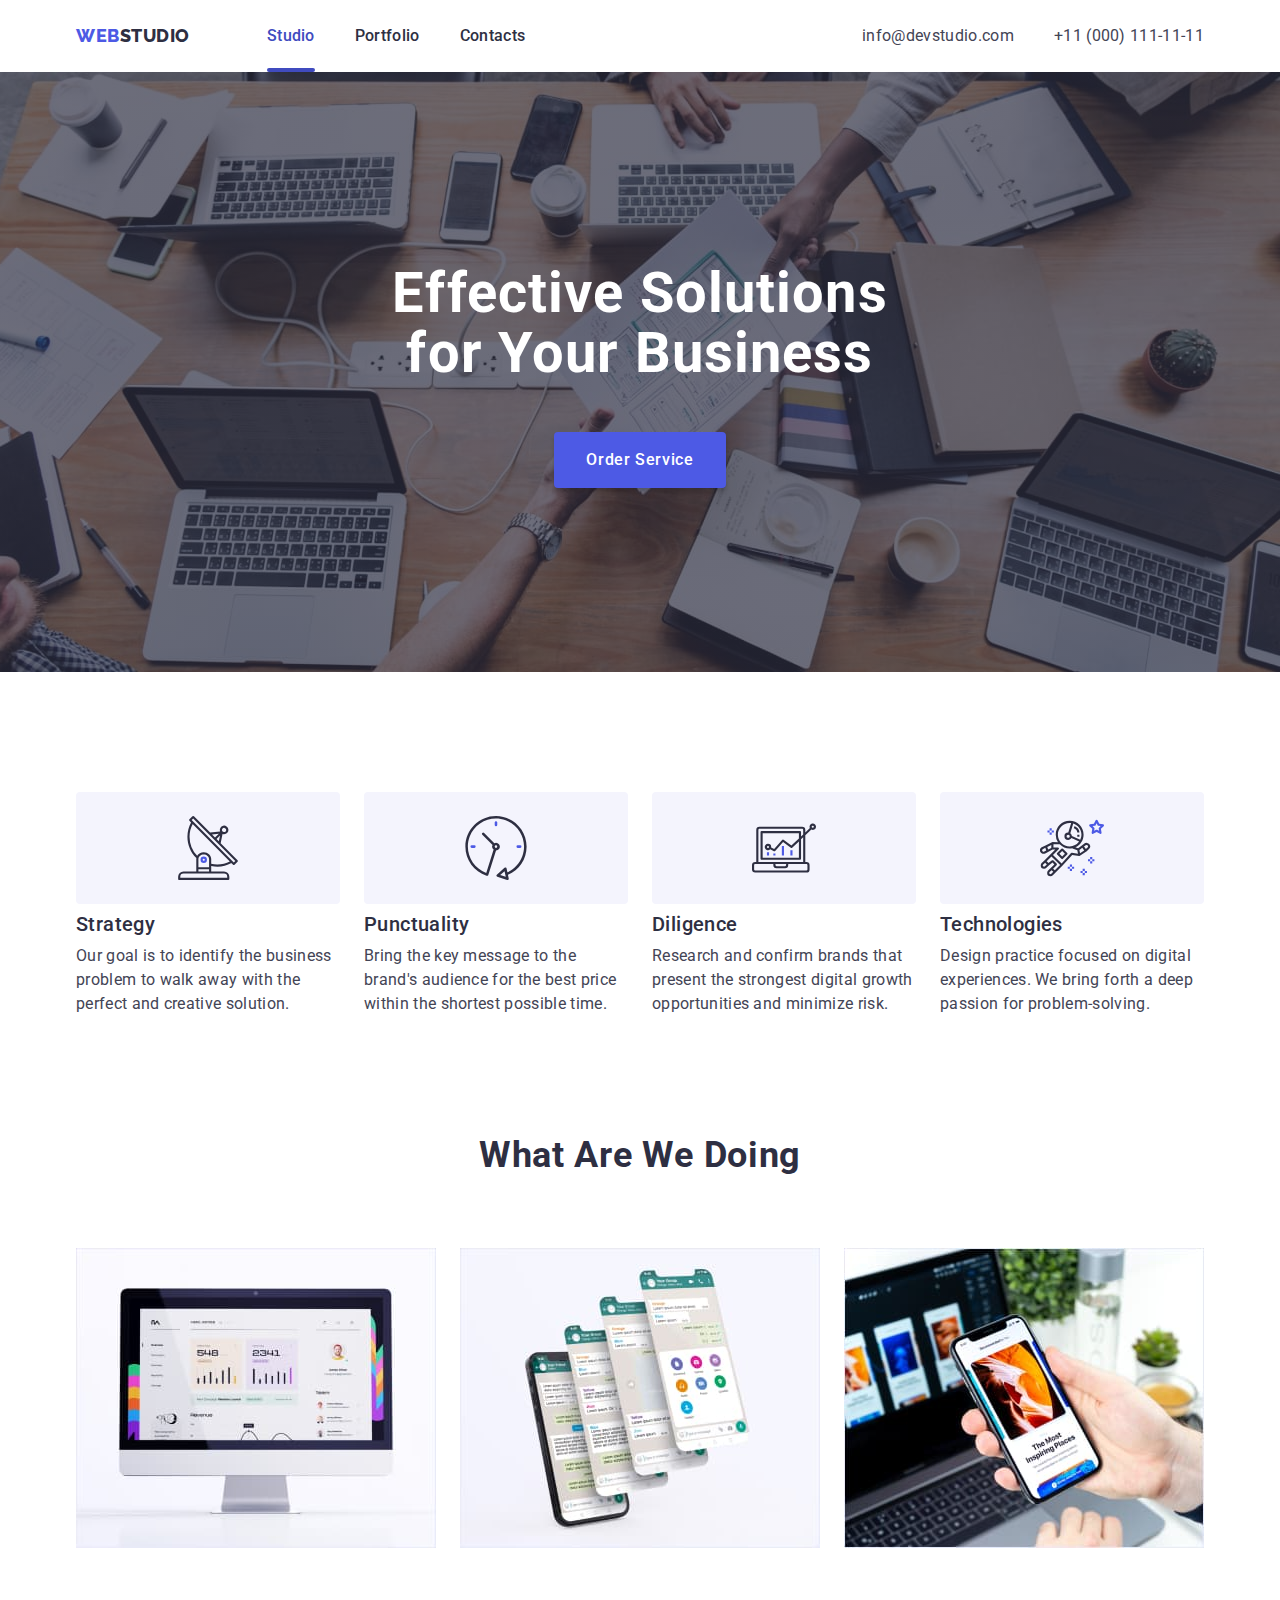
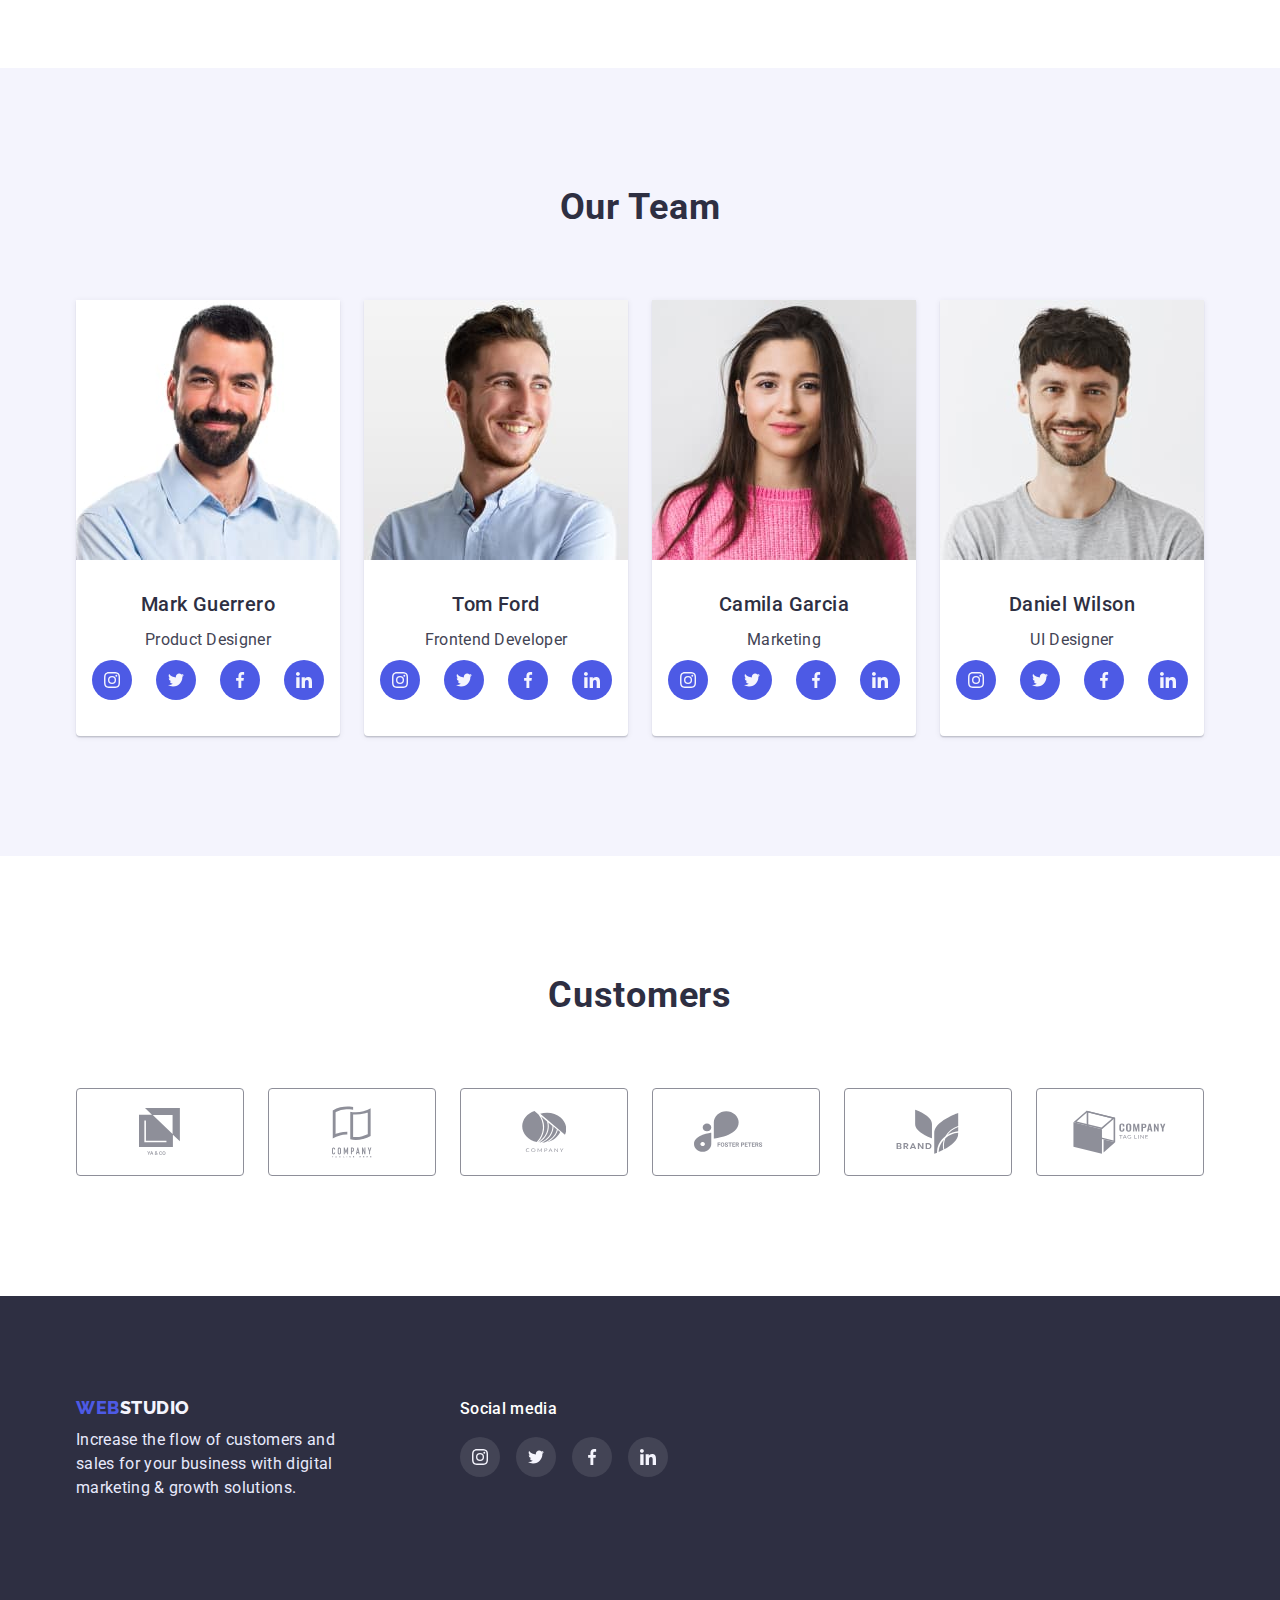
==== index.html @ e917c055 "Add project to hw6" ====
<!DOCTYPE html>
<html lang="en">
  <head>
    <meta charset="UTF-8" />
    <meta http-equiv="X-UA-Compatible" content="IE=edge" />
    <meta name="viewport" content="width=<device-width>, initial-scale=1.0" />
    <link rel="preconnect" href="https://fonts.googleapis.com" />
    <link rel="preconnect" href="https://fonts.gstatic.com" crossorigin />
    <link
      href="https://fonts.googleapis.com/css2?family=Raleway:wght@800&family=Roboto:wght@400;500;700&display=swap"
      rel="stylesheet"
    />
    <link
      rel="stylesheet"
      href="https://cdnjs.cloudflare.com/ajax/libs/modern-normalize/1.1.0/modern-normalize.min.css"
    />
    <link rel="stylesheet" href="./css/styles.css" />
    <title>Studio</title>
  </head>

  <body>
    <!-- Header -->
    <header class="header-section">
      <div class="container main-nav">
        <nav class="nav">
          <!-- Logotype -->
          <a href="./index.html" class="logo link"
            >Web<span class="logo-header">Studio</span></a
          >
          <!-- Navigation to other pages -->
          <ul class="site-nav list">
            <li class="item">
              <a href="./index.html" class="link current">Studio</a>
            </li>
            <li class="item">
              <a href="./portfolio.html" class="link">Portfolio</a>
            </li>
            <li class="item">
              <a href="#" class="link">Contacts</a>
            </li>
          </ul>
        </nav>
        <ul class="contacts list">
          <!-- Link to email address  -->
          <li class="item">
            <a href="mailto:info@devstudio.com" class="link"
              >info@devstudio.com</a
            >
          </li>
          <!-- Link to phone number -->
          <li class="item">
            <a href="tel:+110001111111" class="link">+11 (000) 111-11-11</a>
          </li>
        </ul>
      </div>
    </header>
    <!-- Main page content -->
    <main>
      <!-- Main banner (hero)-->
      <section class="hero">
        <div class="container">
          <h1 class="hero-title">Effective Solutions for Your Business</h1>
          <button data-modal-open type="button" class="hero-btn">
            Order Service
          </button>
        </div>
      </section>
      <!-- Features -->
      <section class="section features-section">
        <div class="container">
          <h2 class="section-title visually-hidden">Features</h2>
          <ul class="features-list list">
            <li class="item icon-antenna">
              <div class="features-icon">
                <svg class="icon-img">
                  <use href="./images/icons.svg#icon-antenna"></use>
                </svg>
              </div>
              <h3 class="title">Strategy</h3>
              <p class="text">
                Our goal is to identify the business problem to walk away with
                the perfect and creative solution.
              </p>
            </li>
            <li class="item icon-clock">
              <div class="features-icon">
                <svg class="icon-img">
                  <use href="./images/icons.svg#icon-clock"></use>
                </svg>
              </div>
              <h3 class="title">Punctuality</h3>
              <p class="text">
                Bring the key message to the brand's audience for the best price
                within the shortest possible time.
              </p>
            </li>
            <li class="item icon-diagram">
              <div class="features-icon">
                <svg class="icon-img">
                  <use href="./images/icons.svg#icon-diagram"></use>
                </svg>
              </div>
              <h3 class="title">Diligence</h3>
              <p class="text">
                Research and confirm brands that present the strongest digital
                growth opportunities and minimize risk.
              </p>
            </li>
            <li class="item icon-astronaut">
              <div class="features-icon">
                <svg class="icon-img">
                  <use href="./images/icons.svg#icon-astronaut"></use>
                </svg>
              </div>
              <h3 class="title">Technologies</h3>
              <p class="text">
                Design practice focused on digital experiences. We bring forth a
                deep passion for problem-solving.
              </p>
            </li>
          </ul>
        </div>
      </section>
      <!-- What are we doing -->
      <section class="section">
        <div class="container">
          <h2 class="section-title">What are we doing</h2>
          <ul class="work-list list">
            <li class="item">
              <img
                src="./images/img1.jpg"
                alt="the site is displayed on the monitor"
                width="360"
                height="300"
              />
            </li>
            <li class="item">
              <img
                src="./images/img2.jpg"
                alt="image layout for mobile"
                width="360"
                height="300"
              />
            </li>
            <li class="item">
              <img
                src="./images/img3.jpg"
                alt="the site is displayed on a mobile phone"
                width="360"
                height="300"
              />
            </li>
          </ul>
        </div>
      </section>
      <!-- Our Team -->
      <section class="section team-section">
        <div class="container">
          <h2 class="section-title">Our Team</h2>
          <ul class="team-list list">
            <li class="team-list-card">
              <img
                src="./images/foto-mark-guerrero.jpg"
                alt="foto Mark Guerrero"
                width="264"
                height="260"
              />
              <div class="titte-team-card">
                <h3 class="title">Mark Guerrero</h3>
                <p class="text">Product Designer</p>
                <ul class="team-social-list list">
                  <li class="item">
                    <a href="#" class="team-social-link instagram">
                      <svg class="icon-social">
                        <use href="./images/icons.svg#icon-instagram"></use>
                      </svg>
                    </a>
                  </li>
                  <li class="item">
                    <a href="#" class="team-social-link twitter">
                      <svg class="icon-social">
                        <use href="./images/icons.svg#icon-twitter"></use>
                      </svg>
                    </a>
                  </li>
                  <li class="item">
                    <a href="#" class="team-social-link facebook">
                      <svg class="icon-social">
                        <use href="./images/icons.svg#icon-facebook"></use>
                      </svg>
                    </a>
                  </li>
                  <li class="item">
                    <a href="#" class="team-social-link linkedin">
                      <svg class="icon-social">
                        <use href="./images/icons.svg#icon-linkedin"></use>
                      </svg>
                    </a>
                  </li>
                </ul>
              </div>
            </li>
            <li class="team-list-card">
              <img
                src="./images/foto-tom-ford.jpg"
                alt="foto Tom Ford"
                width="264"
                height="260"
              />
              <div class="titte-team-card">
                <h3 class="title">Tom Ford</h3>
                <p class="text">Frontend Developer</p>
                <ul class="team-social-list list">
                  <li>
                    <a href="#" class="team-social-link instagram">
                      <svg class="icon-social">
                        <use href="./images/icons.svg#icon-instagram"></use>
                      </svg>
                    </a>
                  </li>
                  <li>
                    <a href="#" class="team-social-link twitter">
                      <svg class="icon-social">
                        <use href="./images/icons.svg#icon-twitter"></use>
                      </svg>
                    </a>
                  </li>
                  <li>
                    <a href="#" class="team-social-link facebook">
                      <svg class="icon-social">
                        <use href="./images/icons.svg#icon-facebook"></use>
                      </svg>
                    </a>
                  </li>
                  <li>
                    <a href="#" class="team-social-link linkedin">
                      <svg class="icon-social">
                        <use href="./images/icons.svg#icon-linkedin"></use>
                      </svg>
                    </a>
                  </li>
                </ul>
              </div>
            </li>
            <li class="team-list-card">
              <img
                src="./images/foto-camila-garcia.jpg"
                alt="foto Camila Garcia"
                width="264"
                height="260"
              />
              <div class="titte-team-card">
                <h3 class="title">Camila Garcia</h3>
                <p class="text">Marketing</p>
                <ul class="team-social-list list">
                  <li>
                    <a href="#" class="team-social-link instagram">
                      <svg class="icon-social">
                        <use href="./images/icons.svg#icon-instagram"></use>
                      </svg>
                    </a>
                  </li>
                  <li>
                    <a href="#" class="team-social-link twitter">
                      <svg class="icon-social">
                        <use href="./images/icons.svg#icon-twitter"></use>
                      </svg>
                    </a>
                  </li>
                  <li>
                    <a href="#" class="team-social-link facebook">
                      <svg class="icon-social">
                        <use href="./images/icons.svg#icon-facebook"></use>
                      </svg>
                    </a>
                  </li>
                  <li>
                    <a href="#" class="team-social-link linkedin">
                      <svg class="icon-social">
                        <use href="./images/icons.svg#icon-linkedin"></use>
                      </svg>
                    </a>
                  </li>
                </ul>
              </div>
            </li>
            <li class="team-list-card">
              <img
                src="./images/foto-daniel-wilson.jpg"
                alt="foto Daniel Wilson"
                width="264"
                height="260"
              />
              <div class="titte-team-card">
                <h3 class="title">Daniel Wilson</h3>
                <p class="text">UI Designer</p>
                <ul class="team-social-list list">
                  <li>
                    <a href="#" class="team-social-link instagram">
                      <svg class="icon-social">
                        <use href="./images/icons.svg#icon-instagram"></use>
                      </svg>
                    </a>
                  </li>
                  <li>
                    <a href="#" class="team-social-link twitter">
                      <svg class="icon-social">
                        <use href="./images/icons.svg#icon-twitter"></use>
                      </svg>
                    </a>
                  </li>
                  <li>
                    <a href="#" class="team-social-link facebook">
                      <svg class="icon-social">
                        <use href="./images/icons.svg#icon-facebook"></use>
                      </svg>
                    </a>
                  </li>
                  <li>
                    <a href="#" class="team-social-link linkedin">
                      <svg class="icon-social">
                        <use href="./images/icons.svg#icon-linkedin"></use>
                      </svg>
                    </a>
                  </li>
                </ul>
              </div>
            </li>
          </ul>
        </div>
      </section>
      <section class="section">
        <div class="container">
          <h2 class="section-title">Customers</h2>
          <ul class="company-list list">
            <li class="company-item">
              <a class="company-link link" href="">
                <svg class="company-icon" width="41" height="47">
                  <use href="./images/icons.svg#icon-company-ya-co"></use>
                </svg>
              </a>
            </li>
            <li class="company-item">
              <a class="company-link link" href="">
                <svg class="company-icon" width="40" height="52">
                  <use
                    href="./images/icons.svg#icon-company-tagline-here"
                  ></use>
                </svg>
              </a>
            </li>
            <li class="company-item">
              <a class="company-link link" href="">
                <svg class="company-icon" width="44" height="41">
                  <use href="./images/icons.svg#icon-company-company"></use>
                </svg>
              </a>
            </li>
            <li class="company-item">
              <a class="company-link link" href="">
                <svg class="company-icon" width="84" height="41">
                  <use
                    href="./images/icons.svg#icon-company-foster-peters"
                  ></use>
                </svg>
              </a>
            </li>
            <li class="company-item">
              <a class="company-link link" href="">
                <svg class="company-icon" width="63" height="45">
                  <use href="./images/icons.svg#icon-company-brand"></use>
                </svg>
              </a>
            </li>
            <li class="company-item">
              <a class="company-link link" href="">
                <svg class="company-icon" width="93" height="44">
                  <use href="./images/icons.svg#icon-company-tag-line"></use>
                </svg>
              </a>
            </li>
          </ul>
        </div>
      </section>
    </main>
    <!-- Footer -->
    <footer class="footer">
      <div class="container footer-container">
        <div class="footer-block">
          <!-- Logotype -->
          <a href="./index.html" class="logo link"
            >Web<span class="logo-footer">Studio</span></a
          >
          <p class="text">
            Increase the flow of customers and sales for your business with
            digital marketing & growth solutions.
          </p>
        </div>
        <div class="footer-social-block">
          <h2 class="social-link-title">Social media</h2>
          <ul class="footer-social-list list">
            <li>
              <a href="#" class="footer-social-link instagram">
                <svg class="footer-icon-social">
                  <use href="./images/icons.svg#icon-instagram"></use>
                </svg>
              </a>
            </li>
            <li>
              <a href="#" class="footer-social-link twitter">
                <svg class="footer-icon-social">
                  <use href="./images/icons.svg#icon-twitter"></use>
                </svg>
              </a>
            </li>
            <li>
              <a href="#" class="footer-social-link facebook">
                <svg class="footer-icon-social">
                  <use href="./images/icons.svg#icon-facebook"></use>
                </svg>
              </a>
            </li>
            <li>
              <a href="#" class="footer-social-link linkedin">
                <svg class="footer-icon-social">
                  <use href="./images/icons.svg#icon-linkedin"></use>
                </svg>
              </a>
            </li>
          </ul>
        </div>
      </div>
    </footer>
    <div data-modal class="backdrop is-hidden">
      <div class="modal">
        <button data-modal-close class="modal-button">
          <svg class="icon-social">
            <use href="./images/icons.svg#icon-cross"></use>
          </svg>
        </button>
      </div>
    </div>
    <script src="./js/modal.js"></script>
  </body>
</html>
---- css/styles.css ----
html {
  box-sizing: border-box;
}
*,
*::before,
*::after {
  box-sizing: border-box;
}
:root {
  --primary-font: "Roboto", sans-serif;
  --secondary-font: "Raleway", sans-serif;
  --primary-text: #434455;
  --primary-title: #2e2f42;
  --accent: #4d5ae5;
  --pressed-state: #404bbf;
  --white-hero-text: #ffffff;
  --light-mode-backgrounds: #f4f4fd;
}
h1,
h2,
h3,
p {
  margin-top: 0;
  margin-bottom: 0;
}
ul,
ol {
  margin-top: 0;
  margin-bottom: 0;
  padding-left: 0;
}
img {
  display: block;
  max-width: 100%;
  height: auto;
}
button {
  cursor: pointer;
  font-family: inherit;
  font-size: inherit;
  border: none;
}
.list {
  list-style: none;
  padding: 0;
  margin: 0;
}
.link {
  text-decoration: none;
}
.section {
  padding-top: 120px;
  padding-bottom: 120px;
}
.container {
  margin-left: auto;
  margin-right: auto;
  width: 1158px;
  padding-left: 15px;
  padding-right: 15px;
}
body {
  font-family: var(--primary-font);
  font-size: 16px;
  color: var(--primary-text);
}
/* ========== Header ========== */
.logo {
  font-family: var(--secondary-font);
  font-weight: 800;
  font-size: 18px;
  line-height: 1.33;
  letter-spacing: 0.03em;
  text-transform: uppercase;
  color: var(--accent);
}
.logo-header {
  color: var(--primary-title);
}
.site-nav .link {
  position: relative;
  font-weight: 500;
  font-size: 16px;
  line-height: 1.5;
  letter-spacing: 0.02em;
  color: var(--primary-title);

  transition: color 250ms cubic-bezier(0.4, 0, 0.2, 1);
}
.site-nav .link:hover,
.site-nav .link:focus {
  color: var(--pressed-state);
}
.site-nav .link:active {
  color: var(--pressed-state);
}
.site-nav .link.current {
  color: var(--pressed-state);
}
.site-nav .link.current::after {
  position: absolute;
  left: 0;
  bottom: 0;

  content: "";
  display: block;
  width: 100%;
  height: 4px;
  background: var(--pressed-state);
  border-radius: 2px;
}
.contacts .link {
  line-height: 1.5;
  letter-spacing: 0.02em;
  color: var(--primary-text);

  transition: color 250ms cubic-bezier(0.4, 0, 0.2, 1);
}
.contacts .link:hover,
.contacts .link:focus {
  color: var(--pressed-state);
}
.main-nav {
  display: flex;
  align-items: center;
}
.nav {
  display: flex;
  align-items: center;
}
.contacts {
  display: flex;
  margin-left: auto;
}
.contacts .item + .item {
  margin-left: 40px;
}
.site-nav {
  display: flex;
  margin-left: 77px;
}
.site-nav .item {
  margin-right: 40px;
}
.site-nav .item:last-child {
  margin-right: 0;
}
.site-nav .link {
  display: block;
  padding-top: 24px;
  padding-bottom: 24px;
}
.header-section {
  box-shadow: 0px 2px 1px rgba(46, 47, 66, 0.08),
    0px 1px 1px rgba(46, 47, 66, 0.16), 0px 1px 6px rgba(46, 47, 66, 0.08);
}
/* ========== Main banner (hero) ==========*/
.hero {
  max-width: 1440px;
  height: 600px;
  margin-left: auto;
  margin-right: auto;
  background-position: center;
  background-image: linear-gradient(
      to right,
      rgba(46, 47, 66, 0.7),
      rgba(46, 47, 66, 0.7)
    ),
    url(../images/people-office.jpg);

  background-color: var(--primary-title);
  padding-top: 192px;
  padding-bottom: 192px;
  text-align: center;
}
.hero .hero-title {
  max-width: 500px;
  margin: 0 auto 48px auto;
  font-weight: 700;
  font-size: 56px;
  line-height: 1.07;
  letter-spacing: 0.02em;
  color: var(--white-hero-text);
}
.hero .hero-btn {
  display: inline-block;
  padding: 16px 32px;
  text-align: center;
  font-weight: 500;
  line-height: 1.5;
  letter-spacing: 0.04em;
  color: var(--white-hero-text);
  background-color: var(--accent);
  box-shadow: 0px 4px 4px rgba(0, 0, 0, 0.15);
  border-radius: 4px;

  transition: background-color 250ms cubic-bezier(0.4, 0, 0.2, 1),
    box-shadow 250ms cubic-bezier(0.4, 0, 0.2, 1);
}
.hero .hero-btn:hover,
.hero .hero-btn:focus {
  background-color: var(--accent);
  box-shadow: 0px 1px 6px rgba(46, 47, 66, 0.08),
    0px 1px 1px rgba(46, 47, 66, 0.16), 0px 2px 1px rgba(46, 47, 66, 0.08);
  border-radius: 4px;
}
.hero .hero-btn:active {
  background-color: var(--pressed-state);
  box-shadow: 0px 4px 4px rgba(0, 0, 0, 0.15);
  border-radius: 4px;
}
/* ========== Features ========== */
.features-section {
  padding-bottom: 0;
}
.features-list {
  display: flex;
  flex-wrap: wrap;
  gap: 24px;
}
.features-list .item {
  flex-basis: calc((100% - 3 * 24px) / 4);
}
.features-icon {
  display: flex;
  align-items: center;
  justify-content: center;
  margin-bottom: 8px;
  background-color: #f4f4fd;
  border-radius: 4px;
  height: 112px;
}
.icon-img {
  width: 64px;
  height: 64px;
}
/* .features-list .item::before {
  display: block;
  content: "";
  height: 112px;
  background-repeat: no-repeat;
  background-position: center;
  background-color: #f4f4fd;
  border-radius: 4px;
}
.icon-antenna::before {
  background-image: url(../images/antenna.svg);
}
.icon-clock::before {
  background-image: url(../images/clock.svg);
}
.icon-diagram::before {
  background-image: url(../images/diagram.svg);
}
.icon-astronaut::before {
  background-image: url(../images/astronaut.svg);
} */
.section-title {
  margin-top: 0;
  margin-bottom: 72px;
  font-weight: 700;
  font-size: 36px;
  line-height: 1.11;
  letter-spacing: 0.02em;
  text-align: center;
  text-transform: capitalize;
  color: var(--primary-title);
}
.visually-hidden {
  position: absolute;
  white-space: nowrap;
  width: 1px;
  height: 1px;
  overflow: hidden;
  border: 0;
  padding: 0;
  clip: rect(0 0 0 0);
  clip-path: inset(50%);
  margin: -1px;
}
.features-list .title {
  margin-top: 0;
  margin-bottom: 8px;
  font-weight: 500;
  font-size: 20px;
  line-height: 1.2;
  letter-spacing: 0.02em;
  color: var(--primary-title);
}
.features-list .text {
  line-height: 1.5;
  letter-spacing: 0.02em;
}
/* ========== What are we doing ========== */
.work-list {
  display: flex;
  flex-wrap: wrap;
  gap: 24px;
}
.work-list .item {
  flex-basis: calc((100% - 2 * 24px) / 3);
}
/* =========== Our Team section =========== */
.team-section {
  background-color: var(--light-mode-backgrounds);
}
.team-list {
  display: flex;
  gap: 24px;
}
.team-list-card {
  flex-basis: calc((100% - 3 * 24px) / 4);
  background-color: var(--white-hero-text);
  box-shadow: 0px 1px 6px rgba(46, 47, 66, 0.08),
    0px 1px 1px rgba(46, 47, 66, 0.16), 0px 2px 1px rgba(46, 47, 66, 0.08);
  border-radius: 0px 0px 4px 4px;
}
.titte-team-card {
  padding: 32px 16px 36px 16px;
}
.team-list .title {
  margin-top: 0;
  margin-bottom: 12px;
  font-weight: 500;
  font-size: 20px;
  line-height: 1.2;
  letter-spacing: 0.02em;
  text-align: center;
  color: var(--primary-title);
}
.team-list .text {
  margin-top: 0;
  margin-bottom: 8px;
  line-height: 1.5;
  letter-spacing: 0.02em;
  text-align: center;
}
.team-social-list {
  display: flex;
  align-items: center;
  gap: 24px;
  /* padding-top: 4px;
  padding-bottom: 4px; */
}
.team-social-list .item {
  flex-basis: calc((100% - 3 * 24px) / 4);
}
.team-social-link {
  display: flex;
  align-items: center;
  justify-content: center;
  height: 40px;
  width: 40px;
  background-color: var(--accent);
  border-radius: 50%;

  transition: background-color 250ms cubic-bezier(0.4, 0, 0.2, 1);
}
.team-social-link:hover,
.team-social-link:focus {
  background-color: var(--pressed-state);
}
.icon-social {
  width: 16px;
  height: 16px;
}
/* ========== company-icon =========== */
.company-list {
  display: flex;
  gap: 24px;
}
.company-item {
  flex-basis: calc((100% - 5 * 24px) / 6);
}
.company-link {
  display: flex;
  align-items: center;
  justify-content: center;
  color: #8e8f99;
  height: 88px;
  border: 1px solid #8e8f99;
  border-radius: 4px;

  transition: border 250ms cubic-bezier(0.4, 0, 0.2, 1);
}
.company-link:hover,
.company-link:focus {
  border: 1px solid var(--pressed-state);
}
.company-link:hover .company-icon {
  fill: var(--pressed-state);
}
.company-link:focus .company-icon {
  fill: var(--pressed-state);
}
.company-icon {
  fill: currentColor;

  transition: fill 250ms cubic-bezier(0.4, 0, 0.2, 1);
}
/* ========== footer =========== */
footer {
  background-color: var(--primary-title);
  padding: 100px 0px;
}
.footer-container {
  display: flex;
  align-items: baseline;
}
.logo-footer {
  color: #f4f4fd;
}
.footer .logo {
  display: inline-block;
  margin-top: 0;
  margin-bottom: 8px;
}
.footer .text {
  line-height: 1.5;
  letter-spacing: 0.02em;
  color: #e7e9fc;
}
.footer-block {
  width: 264px;
  margin-right: 120px;
}
.social-link-title {
  margin-bottom: 16px;
  font-weight: 500;
  font-size: 16px;
  line-height: 1.5;
  letter-spacing: 0.02em;
  color: var(--white-hero-text);
}
.footer-social-list {
  display: flex;
  align-items: center;
  gap: 16px;
}
.footer-social-link {
  display: flex;
  align-items: center;
  justify-content: center;
  height: 40px;
  width: 40px;
  background-color: rgba(255, 255, 255, 0.1);
  border-radius: 50%;

  transition: background-color 250ms cubic-bezier(0.4, 0, 0.2, 1);
}
.footer-social-link:hover,
.footer-social-link:focus {
  background-color: #31d0aa;
}
.footer-icon-social {
  width: 16px;
  height: 16px;
}
/* ========== Portfolio =========== */
.portfolio-section {
  padding-top: 96px;
}
.site-filter {
  display: flex;
  margin-bottom: 72px;
  align-items: center;
  justify-content: center;
}
.site-filter .item {
  margin-right: 24px;
}
.site-filter .item:last-child {
  margin-right: 0;
}
.site-filter .button {
  display: inline-block;
  padding: 8px 16px;
  font-weight: 500;
  text-align: center;
  line-height: 1.5;
  letter-spacing: 0.04em;
  color: var(--accent);
  background-color: #f4f4fd;
  border: 1px solid #e7e9fc;
  border-radius: 4px;

  transition: color 250ms cubic-bezier(0.4, 0, 0.2, 1),
    background-color 250ms cubic-bezier(0.4, 0, 0.2, 1),
    box-shadow 250ms cubic-bezier(0.4, 0, 0.2, 1),
    border 250ms cubic-bezier(0.4, 0, 0.2, 1);
}
.site-filter .button:hover,
.site-filter .button:focus {
  color: var(--white-hero-text);
  background-color: var(--accent);
  box-shadow: 0px 3px 1px rgba(0, 0, 0, 0.1), 0px 2px 1px rgba(0, 0, 0, 0.08),
    0px 2px 2px rgba(0, 0, 0, 0.12);
  border: 1px solid var(--accent);
}
.portfolio-list {
  display: flex;
  flex-wrap: wrap;
  row-gap: 48px;
  column-gap: 24px;
}
.portfolio-list .thumb {
  position: relative;
  overflow: hidden;
}
.portfolio-list .actions-card {
  position: absolute;
  top: 0;
  left: 0;
  transform: translateY(100%);

  content: "";
  height: 100%;
  width: 100%;
  background: rgba(77, 90, 229, 0.95);
  transition: transform 250ms cubic-bezier(0.4, 0, 0.2, 1);
}
.portfolio-list .item {
  flex-basis: calc((100% - 2 * 24px) / 3);
  transition: box-shadow 250ms cubic-bezier(0.4, 0, 0.2, 1);
}
.portfolio-list .link:hover .actions-card {
  transform: translateY(0);
}
.portfolio-list .link:focus .actions-card {
  transform: translateY(0);
}
.portfolio-list .item:hover,
.portfolio-list .item:focus {
  box-shadow: 0px 1px 6px rgba(46, 47, 66, 0.08),
    0px 1px 1px rgba(46, 47, 66, 0.16), 0px 2px 1px rgba(46, 47, 66, 0.08);
}
.portfolio-list .discription {
  line-height: 1.5;
  letter-spacing: 0.02em;
  color: #f4f4fd;
  padding: 40px 32px;
}
.portfolio-list .titte-card {
  padding: 24px 20px;
  border: 1px solid #e7e9fc;
  box-shadow: 0px 1px 6px rgba(46, 47, 66, 0.08);
  border-top: none;
}
.portfolio-list .title {
  margin-top: 0;
  margin-bottom: 8px;

  font-weight: 500;
  font-size: 20px;
  line-height: 1.2;
  letter-spacing: 0.02em;
  color: var(--primary-title);
}
.portfolio-list .text {
  margin-top: 0;
  line-height: 1.5;
  letter-spacing: 0.02em;
  color: var(--primary-text);
}
.backdrop {
  position: fixed;
  top: 0;
  left: 0;
  width: 100%;
  height: 100%;
  background: rgba(46, 47, 66, 0.4);

  opacity: 1;
  transition: opacity 250ms cubic-bezier(0.4, 0, 0.2, 1),
    visibility 250ms cubic-bezier(0.4, 0, 0.2, 1);
}
.backdrop.is-hidden {
  visibility: hidden;
  opacity: 0;
  pointer-events: none;
}
.backdrop.is-hidden .modal {
  transform: scale(0.9) translate(-50%, -50%);
}
.modal {
  position: absolute;
  top: 50%;
  left: 50%;
  transform: scale(1) translate(-50%, -50%);

  min-width: 408px;
  min-height: 576px;
  background-color: #fcfcfc;
  box-shadow: 0px 1px 1px rgba(0, 0, 0, 0.14), 0px 1px 3px rgba(0, 0, 0, 0.12),
    0px 2px 1px rgba(0, 0, 0, 0.2);
  border-radius: 4px;

  transition: transform 250ms cubic-bezier(0.4, 0, 0.2, 1);
}
.modal-button {
  position: absolute;
  right: 20px;
  top: 20px;

  display: flex;
  align-items: center;
  justify-content: center;
  height: 24px;
  width: 24px;
  background-color: #e7e9fc;
  border-radius: 50%;
  border: 1px solid rgba(0, 0, 0, 0.1);
}
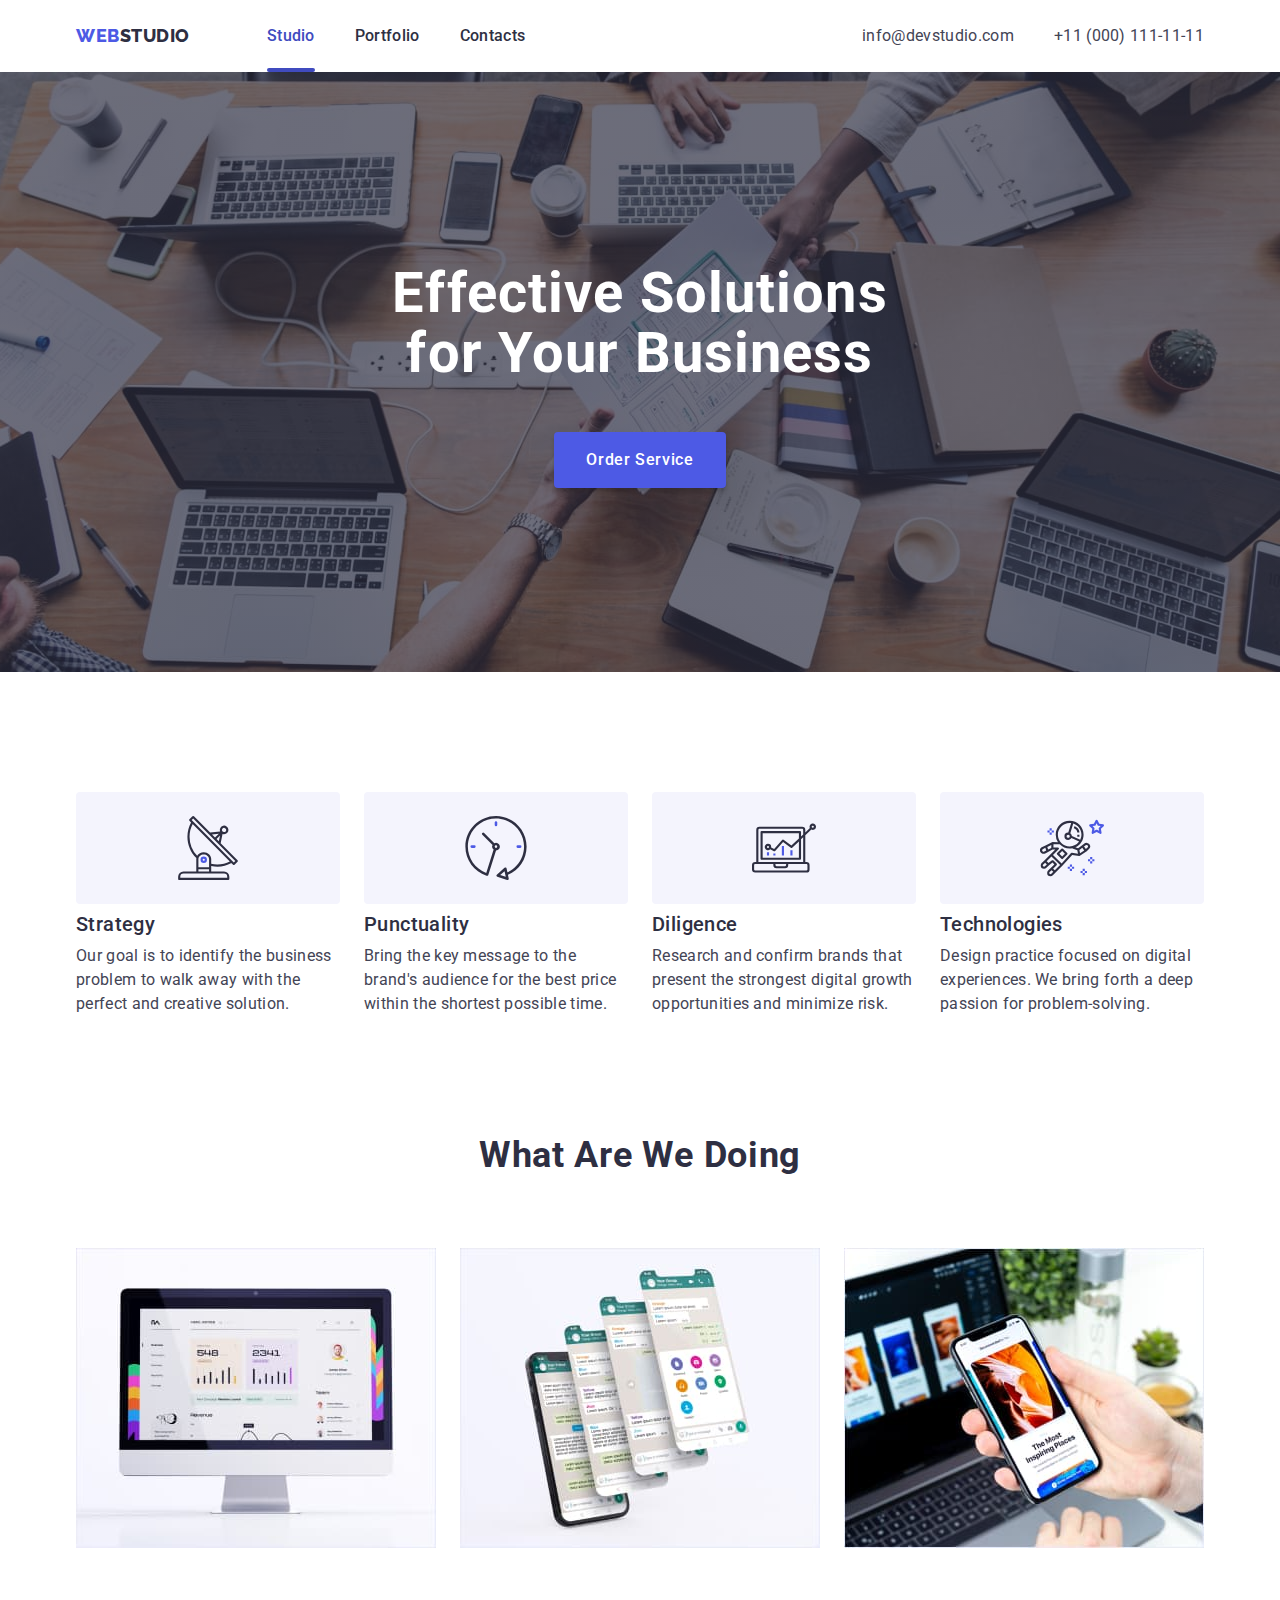
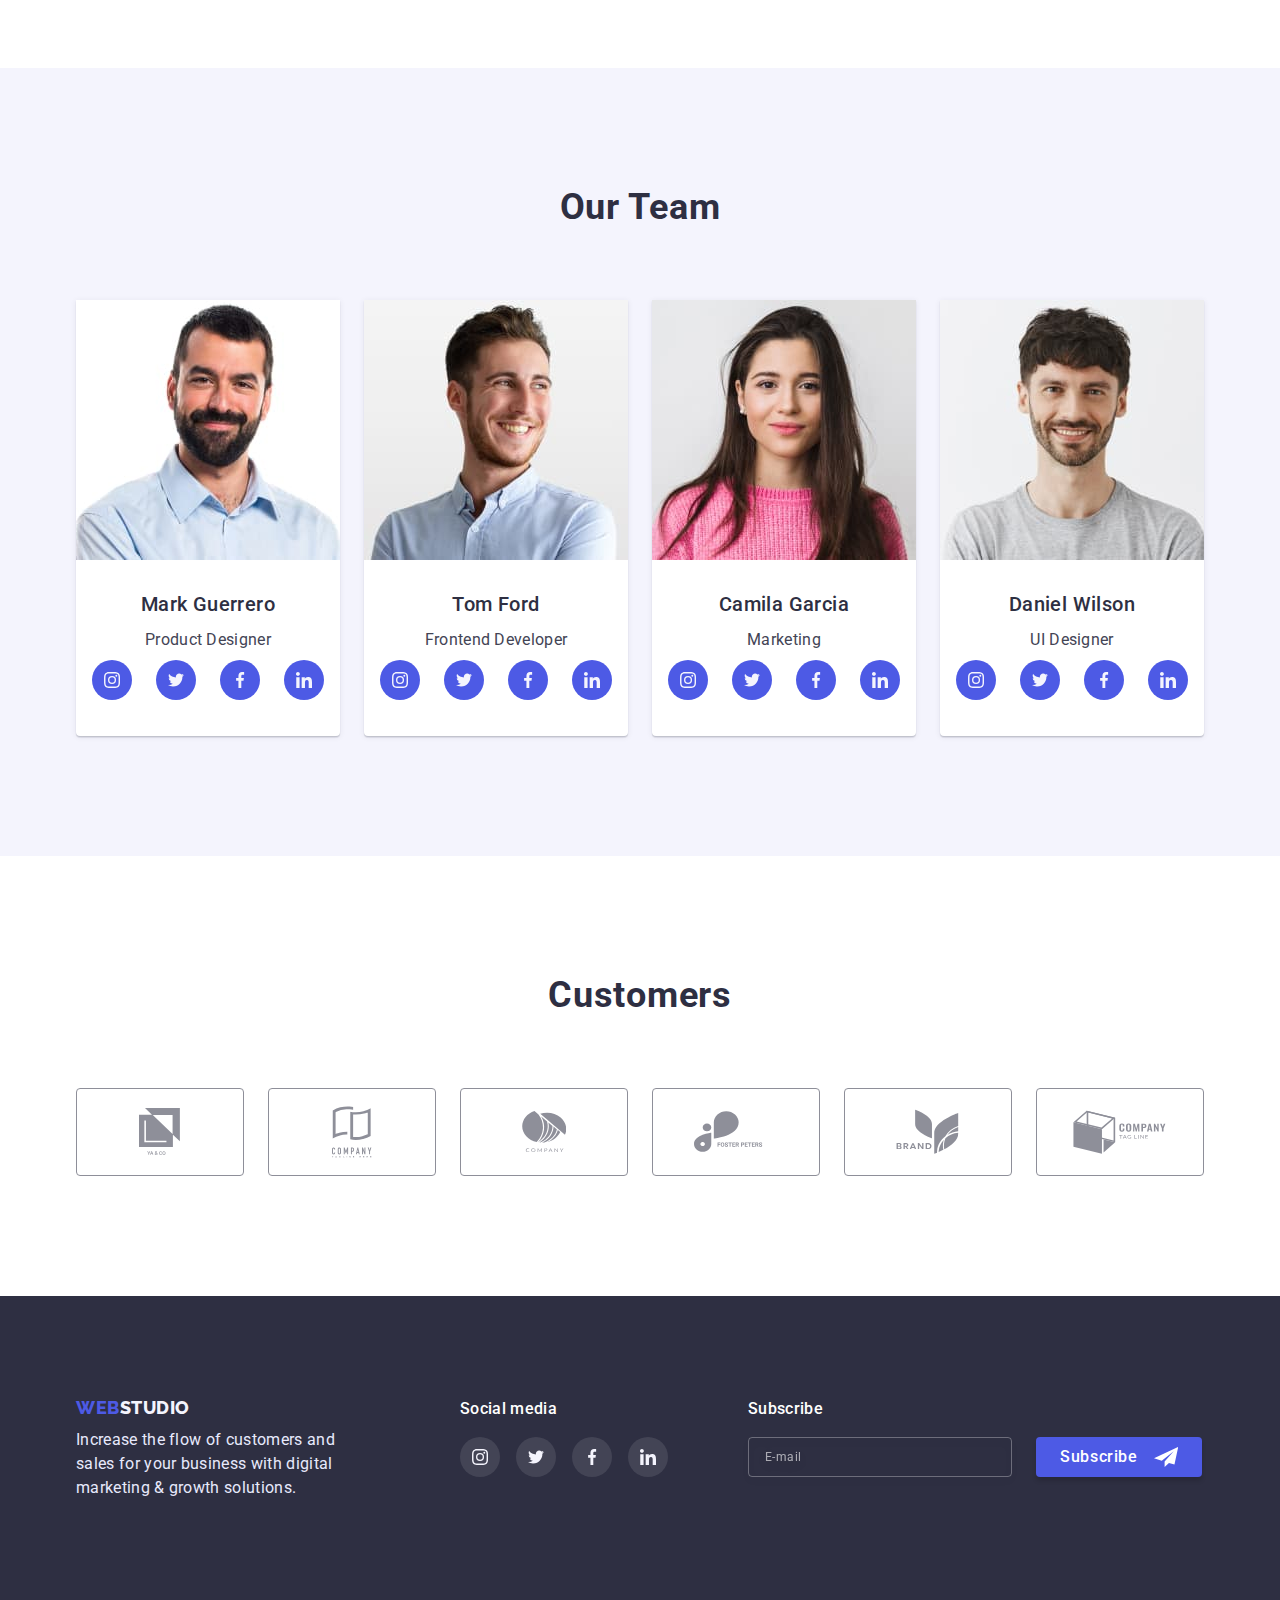
==== commit 80e91aac: "Add input and placeholder" ====
--- a/index.html
+++ b/index.html
@@ -429,15 +429,83 @@
             </li>
           </ul>
         </div>
+        <form class="subscribe-form" action="">
+          <div role="group" aria-labelledby="subscribe">
+            <p class="subscribe-title" id="subscribe">Subscribe</p>
+            <div class="subscribe-row">
+              <label class="subscribe-field">
+                <input
+                  class="subscribe-input"
+                  type="email"
+                  name="email"
+                  placeholder="E-mail"
+                />
+              </label>
+              <button class="subscribe-btn" type="reset">
+                Subscribe
+                <svg class="subscribe-icon" height="24" width="24">
+                  <use href="./images/icons.svg#icon-send"></use>
+                </svg>
+              </button>
+            </div>
+          </div>
+        </form>
       </div>
     </footer>
+    <!-- modal -->
     <div data-modal class="backdrop is-hidden">
       <div class="modal">
-        <button data-modal-close class="modal-button">
-          <svg class="icon-social">
+        <button type="button" data-modal-close class="modal-button">
+          <svg class="modal-button-icon">
             <use href="./images/icons.svg#icon-cross"></use>
           </svg>
         </button>
+        <form class="form" action="">
+          <div role="group" aria-labelledby="contact-callback">
+            <p class="form-title" id="contact-callback">
+              Leave your contacts and we will call you back
+            </p>
+            <label class="form-field">
+              <p class="form-label">Name</p>
+              <input class="form-input" type="text" name="name" />
+              <svg class="form-icon" height="24" width="18">
+                <use href="./images/icons.svg#icon-person"></use>
+              </svg>
+            </label>
+            <label class="form-field">
+              <p class="form-label">Phone</p>
+              <input class="form-input" type="tel" name="tel" />
+              <svg class="form-icon" height="24" width="18">
+                <use href="./images/icons.svg#icon-phone"></use>
+              </svg>
+            </label>
+            <label class="form-field">
+              <p class="form-label">Email</p>
+              <input class="form-input" type="email" name="email" />
+              <svg class="form-icon" height="24" width="18">
+                <use href="./images/icons.svg#icon-email"></use>
+              </svg>
+            </label>
+            <label class="form-field">
+              <p class="form-label">Comment</p>
+              <textarea
+                class="comment"
+                name="comment"
+                rows="5"
+                placeholder="Text input"
+              ></textarea>
+            </label>
+            <label class="form-policy">
+              <input class="checkbox" type="checkbox" name="privacy-policy" />
+              <span class="icon-policy"></span>
+              <p class="form-label">
+                I accept the terms and conditions of the
+                <a href="">Privacy Policy</a>
+              </p>
+            </label>
+            <button class="form-btn" type="reset">Send</button>
+          </div>
+        </form>
       </div>
     </div>
     <script src="./js/modal.js"></script>
--- a/css/styles.css
+++ b/css/styles.css
@@ -199,7 +199,7 @@
 }
 .hero .hero-btn:hover,
 .hero .hero-btn:focus {
-  background-color: var(--accent);
+  background-color: var(--pressed-state);
   box-shadow: 0px 1px 6px rgba(46, 47, 66, 0.08),
     0px 1px 1px rgba(46, 47, 66, 0.16), 0px 2px 1px rgba(46, 47, 66, 0.08);
   border-radius: 4px;
@@ -456,6 +456,68 @@
   width: 16px;
   height: 16px;
 }
+.subscribe-form {
+  margin-left: 80px;
+}
+.subscribe-title {
+  margin-bottom: 16px;
+  font-weight: 500;
+  font-size: 16px;
+  line-height: 1.5;
+  letter-spacing: 0.02em;
+  color: var(--white-hero-text);
+}
+.subscribe-row {
+  display: flex;
+  flex-direction: row;
+}
+.subscribe-input {
+  width: 264px;
+  padding: 7px 16px;
+  font-size: 12px;
+  line-height: 2;
+  letter-spacing: 0.04em;
+  color: rgba(255, 255, 255);
+  border: 1px solid rgba(255, 255, 255, 0.3);
+  filter: drop-shadow(0px 4px 4px rgba(0, 0, 0, 0.15));
+  border-radius: 4px;
+  background-color: transparent;
+}
+.subscribe-input::placeholder {
+  font-size: 12px;
+  line-height: 2;
+  letter-spacing: 0.04em;
+  color: rgba(255, 255, 255, 0.6);
+}
+.subscribe-btn {
+  display: inline-flex;
+  padding: 8px 24px;
+  margin-left: 24px;
+  min-width: 165px;
+  text-align: center;
+  align-items: center;
+  font-weight: 500;
+  line-height: 1.5;
+  letter-spacing: 0.04em;
+  color: var(--white-hero-text);
+  background-color: var(--accent);
+  box-shadow: 0px 4px 4px rgba(0, 0, 0, 0.15);
+  border-radius: 4px;
+
+  transition: background-color 250ms cubic-bezier(0.4, 0, 0.2, 1),
+    box-shadow 250ms cubic-bezier(0.4, 0, 0.2, 1);
+}
+.subscribe-btn:hover,
+.subscribe-btn:focus {
+  background-color: var(--pressed-state);
+  box-shadow: 0px 1px 6px rgba(46, 47, 66, 0.08),
+    0px 1px 1px rgba(46, 47, 66, 0.16), 0px 2px 1px rgba(46, 47, 66, 0.08);
+  border-radius: 4px;
+}
+.subscribe-icon {
+  fill: currentColor;
+  margin-left: 16px;
+}
 /* ========== Portfolio =========== */
 .portfolio-section {
   padding-top: 96px;
@@ -562,6 +624,7 @@
   letter-spacing: 0.02em;
   color: var(--primary-text);
 }
+/* modal */
 .backdrop {
   position: fixed;
   top: 0;
@@ -610,4 +673,177 @@
   background-color: #e7e9fc;
   border-radius: 50%;
   border: 1px solid rgba(0, 0, 0, 0.1);
-}
+
+  transition: background-color 250ms cubic-bezier(0.4, 0, 0.2, 1),
+    border 250ms cubic-bezier(0.4, 0, 0.2, 1);
+}
+.modal-button:hover,
+.modal-button:focus {
+  background-color: var(--pressed-state);
+  border: 1px solid var(--pressed-state);
+}
+.modal-button:hover .modal-button-icon {
+  fill: var(--white-hero-text);
+}
+.modal-button:focus .modal-button-icon {
+  fill: var(--white-hero-text);
+}
+.modal-button-icon {
+  fill: currentColor;
+
+  transition: fill 250ms cubic-bezier(0.4, 0, 0.2, 1);
+}
+textarea {
+  resize: none;
+}
+.form {
+  margin-left: auto;
+  margin-right: auto;
+  padding: 72px 24px 24px 24px;
+}
+.form-field {
+  display: flex;
+  flex-direction: column;
+  margin-bottom: 16px;
+}
+.form-title {
+  margin-bottom: 16px;
+
+  font-weight: 500;
+  line-height: 1.5;
+  text-align: center;
+  letter-spacing: 0.02em;
+  color: var(--primary-title);
+}
+.form-field .form-label {
+  margin-bottom: 4px;
+
+  font-size: 12px;
+  line-height: 1.33;
+  letter-spacing: 0.04em;
+  color: #8e8f99;
+}
+.form-input {
+  position: relative;
+  margin: 0;
+  padding: 8px 16px 8px 38px;
+  font-size: 12px;
+  line-height: 1.33;
+  letter-spacing: 0.04em;
+  color: rgba(117, 117, 117);
+  outline: none;
+  border: 1px solid rgba(33, 33, 33, 0.2);
+  border-radius: 4px;
+
+  transition: border 250ms cubic-bezier(0.4, 0, 0.2, 1);
+}
+.form-input:hover,
+.form-input:focus {
+  border: 1px solid var(--accent);
+}
+.form-input:active {
+  border: 1px solid var(--accent);
+}
+.form-icon {
+  position: absolute;
+  left: 16px;
+  transform: translate(100%, 100%);
+  display: inline-block;
+  fill: var(--primary-title);
+
+  transition: fill 250ms cubic-bezier(0.4, 0, 0.2, 1);
+}
+.form-input:hover + .form-icon {
+  fill: var(--accent);
+}
+.form-input:focus + .form-icon {
+  fill: var(--accent);
+}
+.form-field .comment {
+  font-size: 12px;
+  line-height: 1.33;
+  letter-spacing: 0.04em;
+  color: rgba(117, 117, 117);
+  outline: none;
+  border: 1px solid rgba(33, 33, 33, 0.2);
+  border-radius: 4px;
+}
+.form-field .comment:hover,
+.form-field .comment:focus {
+  border: 1px solid var(--accent);
+}
+.comment::placeholder {
+  font-size: 12px;
+  line-height: 1.33;
+  letter-spacing: 0.04em;
+  color: rgba(117, 117, 117, 0.5);
+}
+.form-policy {
+  display: flex;
+  align-items: center;
+  flex-direction: row;
+  gap: 8px;
+  margin-bottom: 24px;
+}
+.form-policy .form-label {
+  font-size: 12px;
+  line-height: 1.33;
+  letter-spacing: 0.04em;
+  color: #757575;
+}
+.checkbox {
+  /* appearance: none; */
+
+  position: absolute;
+  white-space: nowrap;
+  width: 1px;
+  height: 1px;
+  overflow: hidden;
+  border: 0;
+  padding: 0;
+  clip: rect(0 0 0 0);
+  clip-path: inset(50%);
+  margin: -1px;
+}
+.icon-policy {
+  display: inline-block;
+  width: 16px;
+  height: 16px;
+  border: 1.25px solid #2e2f42;
+  border-radius: 2px;
+
+  transition: background-color 250ms cubic-bezier(0.4, 0, 0.2, 1),
+    border 250ms cubic-bezier(0.4, 0, 0.2, 1);
+}
+.checkbox:checked + .icon-policy {
+  background-color: #404bbf;
+  border: 1.25px solid #404bbf;
+  border-radius: 2px;
+  background-image: url(../images/vector.svg);
+  background-repeat: no-repeat;
+  background-position: center;
+}
+.form-btn {
+  display: block;
+  padding: 16px 32px;
+  margin: 0 auto;
+  min-width: 169px;
+  text-align: center;
+  font-weight: 500;
+  line-height: 1.5;
+  letter-spacing: 0.04em;
+  color: var(--white-hero-text);
+  background-color: var(--accent);
+  box-shadow: 0px 4px 4px rgba(0, 0, 0, 0.15);
+  border-radius: 4px;
+
+  transition: background-color 250ms cubic-bezier(0.4, 0, 0.2, 1),
+    box-shadow 250ms cubic-bezier(0.4, 0, 0.2, 1);
+}
+.form-btn:hover,
+.form-btn:focus {
+  background-color: var(--pressed-state);
+  box-shadow: 0px 1px 6px rgba(46, 47, 66, 0.08),
+    0px 1px 1px rgba(46, 47, 66, 0.16), 0px 2px 1px rgba(46, 47, 66, 0.08);
+  border-radius: 4px;
+}
